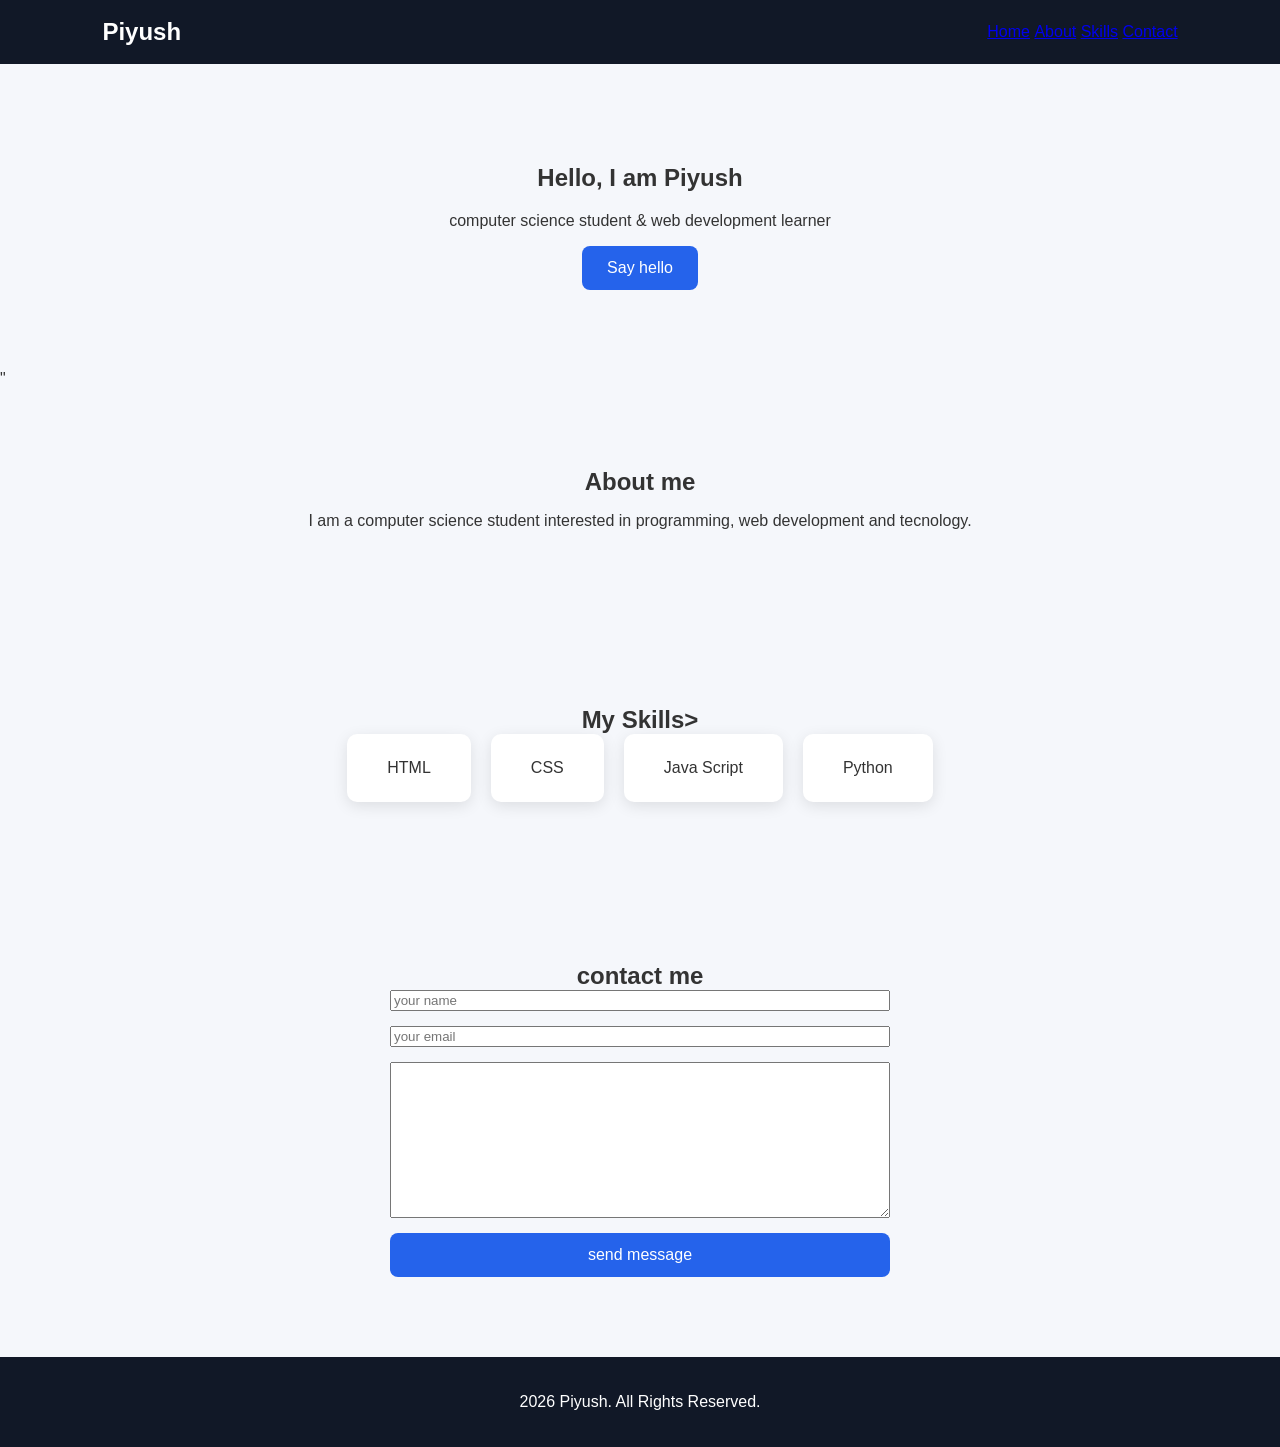
==== index.html @ d9acddde "Add files via upload" ====
<!DOCTYPE html>
<html lang="en">
<head>
    <link rel="stylesheet" href"style.css">
    <meta charset="UTF-8">
    <meta name="viewport"content="width=device-width, initial-scale=1.0">
    <title>Piyush | My Websites</title>
    <link rel="stylesheet"  href="style.css">
</head>

<body>
    <nav>
        <h2>Piyush</h2>

        <div>
            <a href="#home">Home</a>
            <a href="#about">About</a>
            <a href="#skills">Skills</a>
            <a href="#contact">Contact</a>   
        </div>
    </nav>
    <section id =home" class=hero">
        <h1>Hello, I am Piyush</h1>

        <p>
            computer science student & web development learner
        </p>
        <button oneclick="sayhello()">Say hello</button>
    </section>"

    <section id="About">
        <h2>About me</h2>
        <p> I am a computer science student interested in programming, web development and tecnology.
        </p>
    </section>

    <section id="skills">
        <h2>My Skills></h2>
        <div class="skills">
            <div>HTML</div>
            <div>CSS</div>
            <div>Java Script</div>
            <div>Python</div>
        </div>    
    </section>
    <section id="contact">
        <h2>contact me</h2>
        <from>
            <input type="text" placeholder="your name"required>
            <input type="email" placeholder="your email"required>
            <textarea placeholdre="your message"reqired></textarea>
            <button type="submit">send message</button>

        </from>
    </section>

    <footer>
        <p> 2026 Piyush. All Rights Reserved.</p>
    </footer>

    <script scr="script.js"></script>

</body>    
</html>
---- style.css ----
{
    box-sizing: border-box;
    scroll-behavior: smooth;
}

body {
    margin: 0;
    font-family: Arial, sans-serif;
    color: #333;
    background: #f5f7fb;
}

nav {
    background: #111827;
    color: white;
    padding: 18px 8%;
    display: flex;
    justify-content: space-between;
    align-items: center;
}

h2 {
    margin: 0;
}

nav a:hover {
    color: #60a5fa;
}
section {
    padding: 80px 10%;
    text-align: center;
}
.hero {
    min-height: 50px;
    display: flex;
    flex-direction: column;
    justify-content: center;
    align-items: center;
}
.hero h1 {
    font-size: 20px;
    color: #2563eb;
}

.hero p {
    font-size: 20px;
}

button {
    background: #2563eb;
    color: white;
    border: none;
    padding: 13px 25px;
    border-radius: 8px;
    cursor: pointer;
    font-size: 16px;
}

button:hover {
    opacity: 0.85;    
}

.skills {
    display: flex;
    justify-content: center;
    gap: 20px;
    flex-wrap: wrap;    
}


.skills div {
    background: white;
    padding: 25px 40px;
    border-radius: 10px;
    box-shadow: 0 4px 15px rgba(0,0,0,0.1);
}

from {
    max-width: 500px;
    margin: auto;
    display: flex;
    flex-direction: column;
    gap: 15px;    
}

textarea {
    height: 150px;
}

footer {
    background: #111827;
    color: white;
    text-align: center;
    padding: 20px;
}

@media (max-width: 600px) {
    nav {
        flex-direction: column;
        gap: 15px;
    }

    nav a {
        margin: 5px;
    }

    .hero h1 {
        font-size: 17px;
    }

    .hero p {
        font-size: 17px;
    }

    section {
        padding: 50px 20px;
    }

    .skills {
        flex-direction: column;
        align-items: center;
    }

    .skills div {
        width: 80%;
    }
}
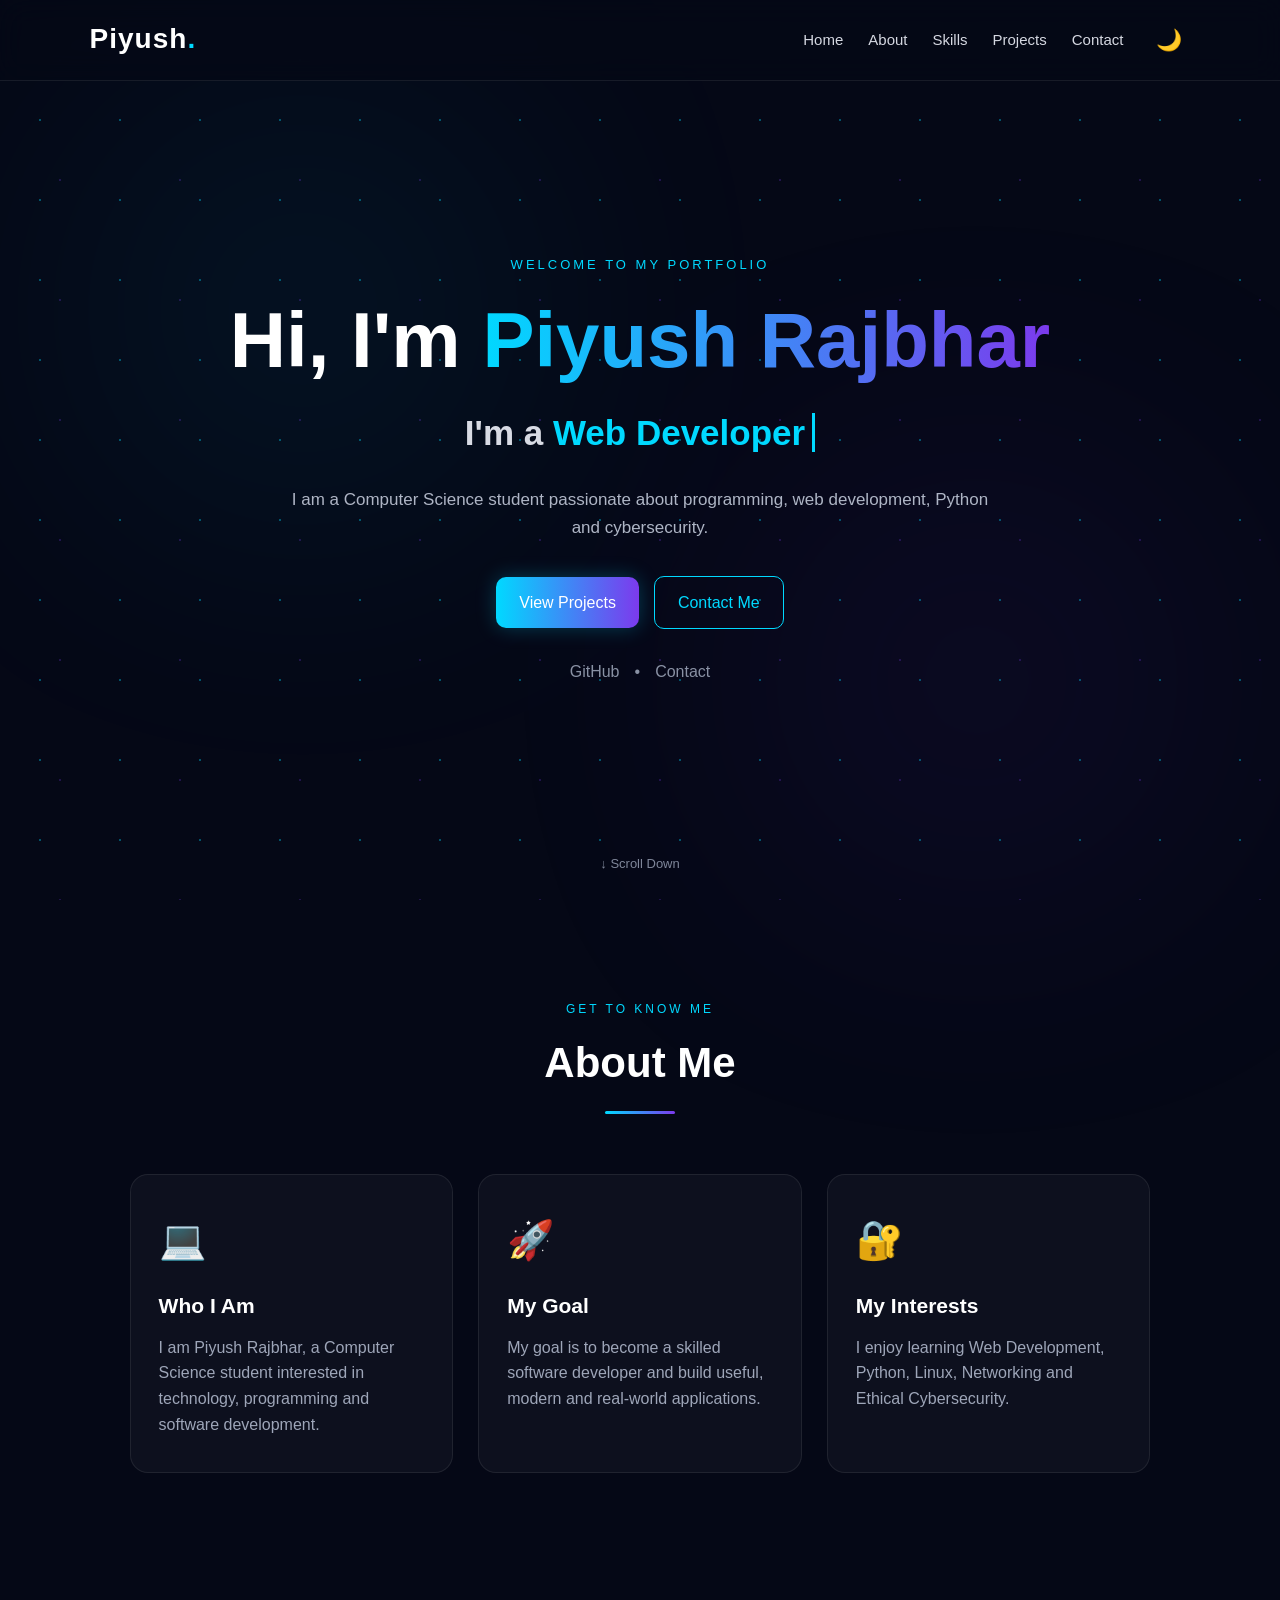
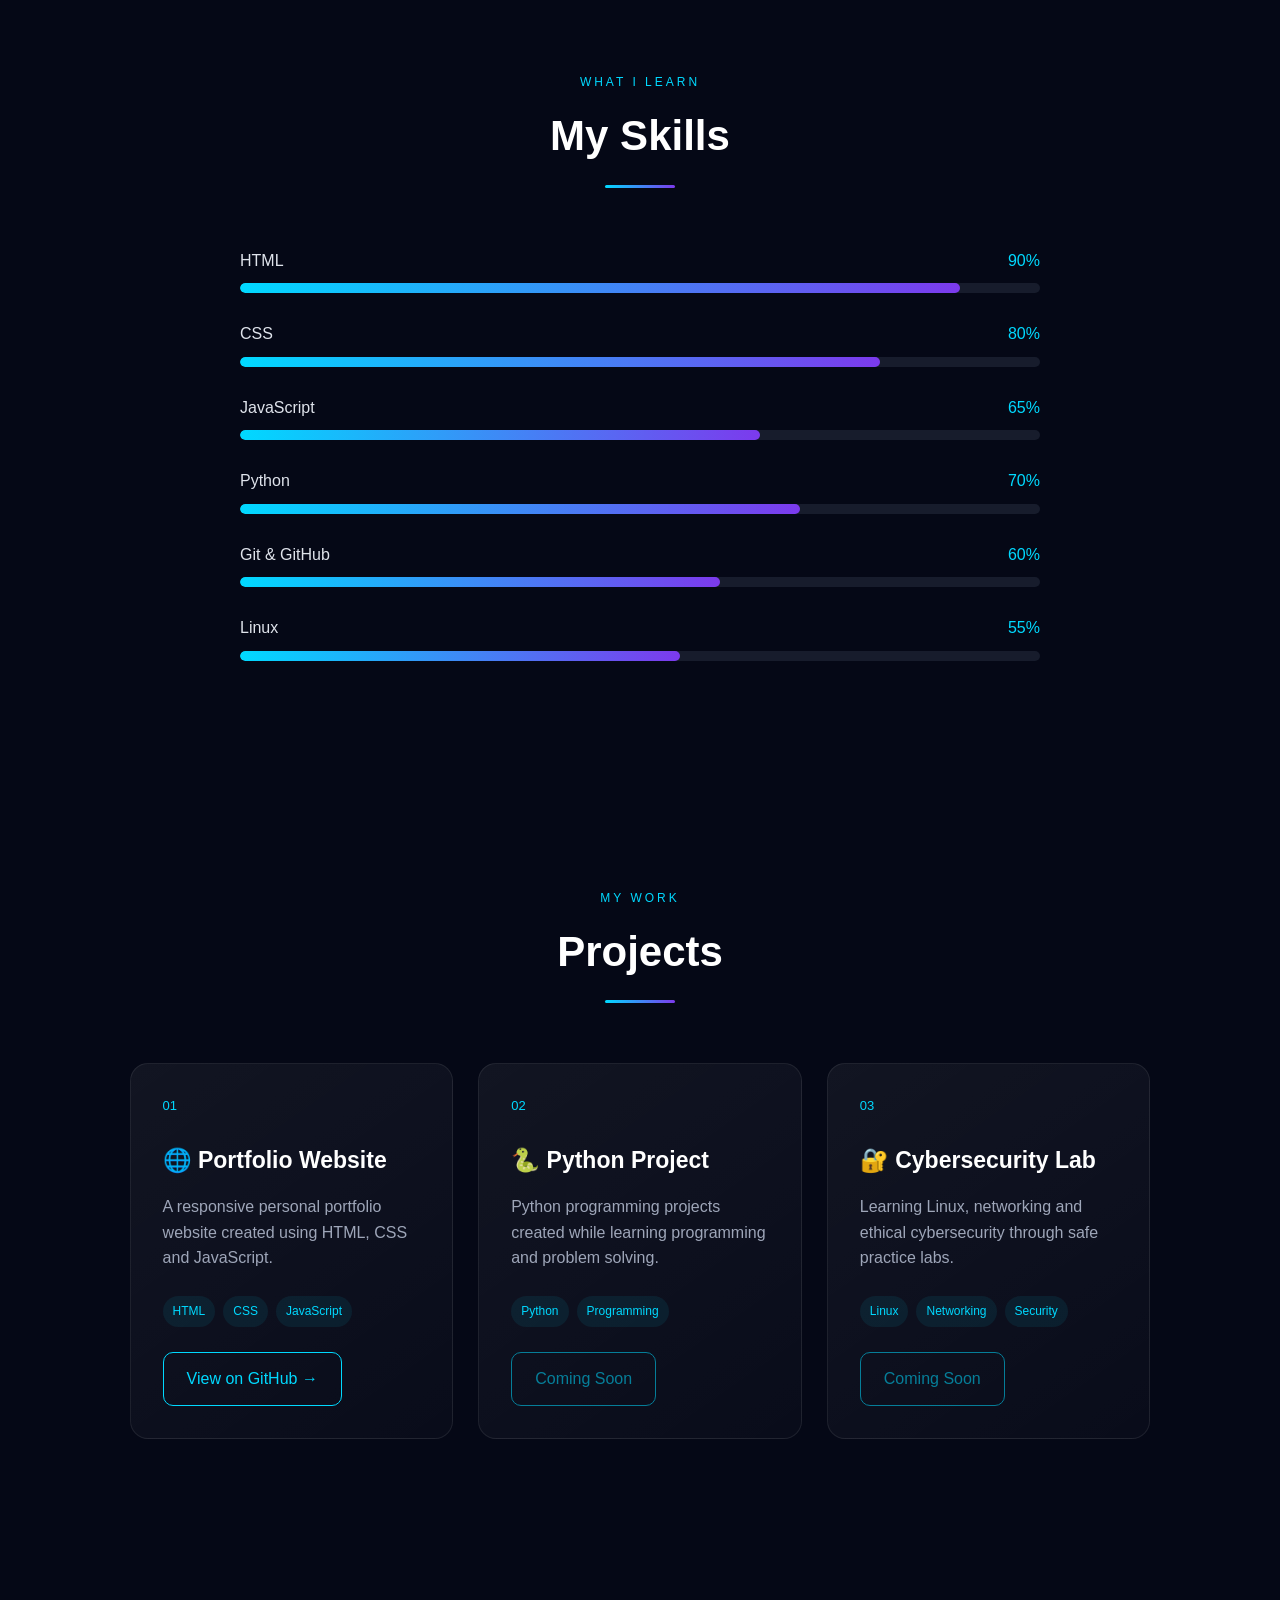
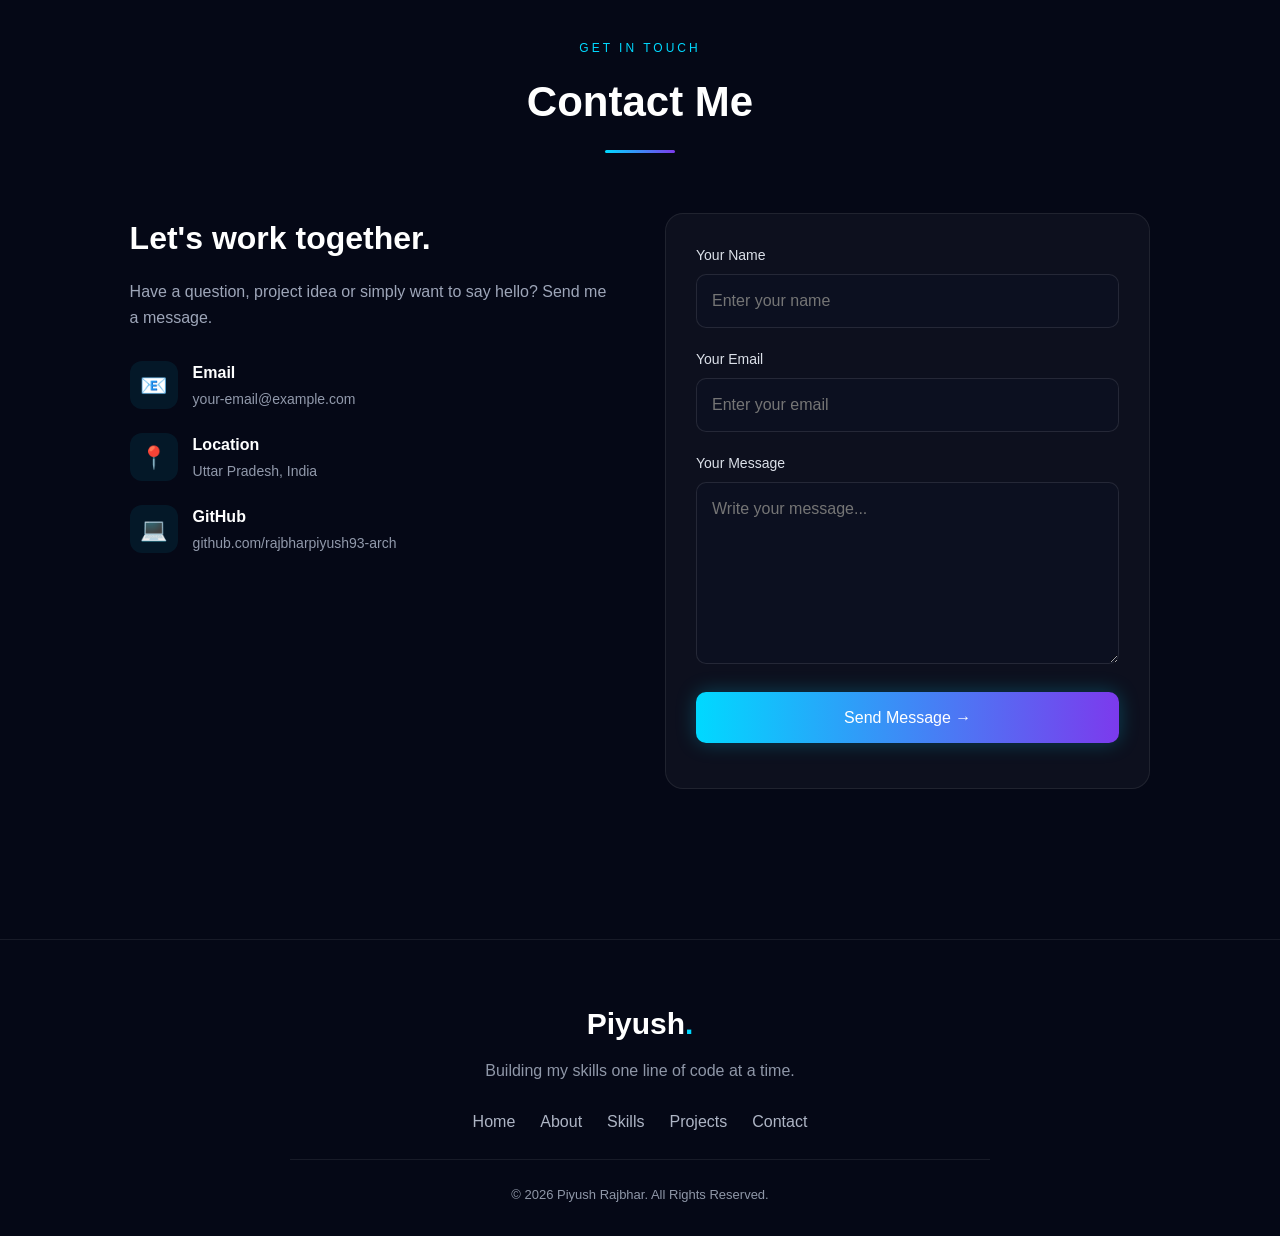
==== commit dfabbaea: "Add files via upload" ====
--- a/index.html
+++ b/index.html
@@ -1,64 +1,627 @@
 <!DOCTYPE html>
 <html lang="en">
 <head>
-    <link rel="stylesheet" href"style.css">
     <meta charset="UTF-8">
-    <meta name="viewport"content="width=device-width, initial-scale=1.0">
-    <title>Piyush | My Websites</title>
-    <link rel="stylesheet"  href="style.css">
+
+    <meta name="viewport" content="width=device-width, initial-scale=1.0">
+
+    <meta
+        name="description"
+        content="Piyush Rajbhar - Computer Science Student, Web Developer and Python Learner."
+    >
+
+    <meta
+        name="keywords"
+        content="Piyush Rajbhar, portfolio, web developer, Python, JavaScript, computer science"
+    >
+
+    <meta name="author" content="Piyush Rajbhar">
+
+    <title>Piyush Rajbhar | Portfolio</title>
+
+    <link rel="stylesheet" href="style.css">
 </head>
 
 <body>
-    <nav>
-        <h2>Piyush</h2>
-
-        <div>
+
+    <!-- Background Particles -->
+    <div class="particles"></div>
+
+    <!-- Navbar -->
+    <nav class="navbar">
+
+        <div class="logo">
+            Piyush<span>.</span>
+        </div>
+
+        <button
+            class="menu-btn"
+            id="menuBtn"
+            aria-label="Open Menu"
+        >
+            ☰
+        </button>
+
+        <div class="nav-links" id="navLinks">
+
             <a href="#home">Home</a>
             <a href="#about">About</a>
             <a href="#skills">Skills</a>
-            <a href="#contact">Contact</a>   
-        </div>
+            <a href="#projects">Projects</a>
+            <a href="#contact">Contact</a>
+
+            <button
+                class="theme-btn"
+                id="themeBtn"
+                aria-label="Change Theme"
+            >
+                🌙
+            </button>
+
+        </div>
+
     </nav>
-    <section id =home" class=hero">
-        <h1>Hello, I am Piyush</h1>
-
-        <p>
-            computer science student & web development learner
-        </p>
-        <button oneclick="sayhello()">Say hello</button>
-    </section>"
-
-    <section id="About">
-        <h2>About me</h2>
-        <p> I am a computer science student interested in programming, web development and tecnology.
-        </p>
+
+
+    <!-- ================= HOME ================= -->
+
+    <section id="home" class="hero">
+
+        <div class="hero-content">
+
+            <p class="small-title">WELCOME TO MY PORTFOLIO</p>
+
+            <h1>
+                Hi, I'm
+                <span class="gradient-text">
+                    Piyush Rajbhar
+                </span>
+            </h1>
+
+            <h2>
+                I'm a
+                <span id="typing"></span>
+            </h2>
+
+            <p class="hero-description">
+                I am a Computer Science student passionate about
+                programming, web development, Python and
+                cybersecurity.
+            </p>
+
+            <div class="hero-buttons">
+
+                <a href="#projects" class="btn-link">
+                    <button class="primary-btn">
+                        View Projects
+                    </button>
+                </a>
+
+                <a href="#contact" class="btn-link">
+                    <button class="outline-btn">
+                        Contact Me
+                    </button>
+                </a>
+
+            </div>
+
+            <div class="social-links">
+
+                <a
+                    href="https://github.com/rajbharpiyush93-arch"
+                    target="_blank"
+                    rel="noopener noreferrer"
+                >
+                    GitHub
+                </a>
+
+                <span>•</span>
+
+                <a
+                    href="#contact"
+                >
+                    Contact
+                </a>
+
+            </div>
+
+        </div>
+
+        <div class="scroll-down">
+            ↓ Scroll Down
+        </div>
+
     </section>
 
-    <section id="skills">
-        <h2>My Skills></h2>
-        <div class="skills">
-            <div>HTML</div>
-            <div>CSS</div>
-            <div>Java Script</div>
-            <div>Python</div>
-        </div>    
+
+    <!-- ================= ABOUT ================= -->
+
+    <section id="about" class="section reveal">
+
+        <div class="section-title">
+
+            <p>GET TO KNOW ME</p>
+
+            <h2>About Me</h2>
+
+            <span></span>
+
+        </div>
+
+        <div class="about-container">
+
+            <div class="about-card">
+
+                <div class="card-icon">
+                    💻
+                </div>
+
+                <h3>Who I Am</h3>
+
+                <p>
+                    I am Piyush Rajbhar, a Computer Science student
+                    interested in technology, programming and
+                    software development.
+                </p>
+
+            </div>
+
+
+            <div class="about-card">
+
+                <div class="card-icon">
+                    🚀
+                </div>
+
+                <h3>My Goal</h3>
+
+                <p>
+                    My goal is to become a skilled software developer
+                    and build useful, modern and real-world
+                    applications.
+                </p>
+
+            </div>
+
+
+            <div class="about-card">
+
+                <div class="card-icon">
+                    🔐
+                </div>
+
+                <h3>My Interests</h3>
+
+                <p>
+                    I enjoy learning Web Development, Python,
+                    Linux, Networking and Ethical Cybersecurity.
+                </p>
+
+            </div>
+
+        </div>
+
     </section>
-    <section id="contact">
-        <h2>contact me</h2>
-        <from>
-            <input type="text" placeholder="your name"required>
-            <input type="email" placeholder="your email"required>
-            <textarea placeholdre="your message"reqired></textarea>
-            <button type="submit">send message</button>
-
-        </from>
+
+
+    <!-- ================= SKILLS ================= -->
+
+    <section id="skills" class="section reveal">
+
+        <div class="section-title">
+
+            <p>WHAT I LEARN</p>
+
+            <h2>My Skills</h2>
+
+            <span></span>
+
+        </div>
+
+        <div class="skills-container">
+
+
+            <div class="skill-item">
+
+                <div class="skill-header">
+                    <span>HTML</span>
+                    <span>90%</span>
+                </div>
+
+                <div class="progress">
+                    <div
+                        class="progress-bar html"
+                    ></div>
+                </div>
+
+            </div>
+
+
+            <div class="skill-item">
+
+                <div class="skill-header">
+                    <span>CSS</span>
+                    <span>80%</span>
+                </div>
+
+                <div class="progress">
+                    <div
+                        class="progress-bar css"
+                    ></div>
+                </div>
+
+            </div>
+
+
+            <div class="skill-item">
+
+                <div class="skill-header">
+                    <span>JavaScript</span>
+                    <span>65%</span>
+                </div>
+
+                <div class="progress">
+                    <div
+                        class="progress-bar javascript"
+                    ></div>
+                </div>
+
+            </div>
+
+
+            <div class="skill-item">
+
+                <div class="skill-header">
+                    <span>Python</span>
+                    <span>70%</span>
+                </div>
+
+                <div class="progress">
+                    <div
+                        class="progress-bar python"
+                    ></div>
+                </div>
+
+            </div>
+
+
+            <div class="skill-item">
+
+                <div class="skill-header">
+                    <span>Git & GitHub</span>
+                    <span>60%</span>
+                </div>
+
+                <div class="progress">
+                    <div
+                        class="progress-bar git"
+                    ></div>
+                </div>
+
+            </div>
+
+
+            <div class="skill-item">
+
+                <div class="skill-header">
+                    <span>Linux</span>
+                    <span>55%</span>
+                </div>
+
+                <div class="progress">
+                    <div
+                        class="progress-bar linux"
+                    ></div>
+                </div>
+
+            </div>
+
+        </div>
+
     </section>
 
+
+    <!-- ================= PROJECTS ================= -->
+
+    <section id="projects" class="section reveal">
+
+        <div class="section-title">
+
+            <p>MY WORK</p>
+
+            <h2>Projects</h2>
+
+            <span></span>
+
+        </div>
+
+        <div class="projects-container">
+
+
+            <div class="project-card">
+
+                <div class="project-number">
+                    01
+                </div>
+
+                <h3>
+                    🌐 Portfolio Website
+                </h3>
+
+                <p>
+                    A responsive personal portfolio website
+                    created using HTML, CSS and JavaScript.
+                </p>
+
+                <div class="tags">
+                    <span>HTML</span>
+                    <span>CSS</span>
+                    <span>JavaScript</span>
+                </div>
+
+                <a
+                    href="https://github.com/rajbharpiyush93-arch/my-website"
+                    target="_blank"
+                    rel="noopener noreferrer"
+                >
+                    <button class="project-btn">
+                        View on GitHub →
+                    </button>
+                </a>
+
+            </div>
+
+
+            <div class="project-card">
+
+                <div class="project-number">
+                    02
+                </div>
+
+                <h3>
+                    🐍 Python Project
+                </h3>
+
+                <p>
+                    Python programming projects created while
+                    learning programming and problem solving.
+                </p>
+
+                <div class="tags">
+                    <span>Python</span>
+                    <span>Programming</span>
+                </div>
+
+                <button class="project-btn disabled-btn">
+                    Coming Soon
+                </button>
+
+            </div>
+
+
+            <div class="project-card">
+
+                <div class="project-number">
+                    03
+                </div>
+
+                <h3>
+                    🔐 Cybersecurity Lab
+                </h3>
+
+                <p>
+                    Learning Linux, networking and ethical
+                    cybersecurity through safe practice labs.
+                </p>
+
+                <div class="tags">
+                    <span>Linux</span>
+                    <span>Networking</span>
+                    <span>Security</span>
+                </div>
+
+                <button class="project-btn disabled-btn">
+                    Coming Soon
+                </button>
+
+            </div>
+
+
+        </div>
+
+    </section>
+
+
+    <!-- ================= CONTACT ================= -->
+
+    <section id="contact" class="section reveal">
+
+        <div class="section-title">
+
+            <p>GET IN TOUCH</p>
+
+            <h2>Contact Me</h2>
+
+            <span></span>
+
+        </div>
+
+        <div class="contact-container">
+
+
+            <div class="contact-info">
+
+                <h3>
+                    Let's work together.
+                </h3>
+
+                <p>
+                    Have a question, project idea or simply
+                    want to say hello? Send me a message.
+                </p>
+
+
+                <div class="contact-item">
+
+                    <div class="contact-icon">
+                        📧
+                    </div>
+
+                    <div>
+                        <h4>Email</h4>
+                        <p>your-email@example.com</p>
+                    </div>
+
+                </div>
+
+
+                <div class="contact-item">
+
+                    <div class="contact-icon">
+                        📍
+                    </div>
+
+                    <div>
+                        <h4>Location</h4>
+                        <p>Uttar Pradesh, India</p>
+                    </div>
+
+                </div>
+
+
+                <div class="contact-item">
+
+                    <div class="contact-icon">
+                        💻
+                    </div>
+
+                    <div>
+                        <h4>GitHub</h4>
+                        <p>github.com/rajbharpiyush93-arch</p>
+                    </div>
+
+                </div>
+
+            </div>
+
+
+            <div class="contact-form-container">
+
+                <form id="contactForm">
+
+                    <div class="input-group">
+
+                        <label for="name">
+                            Your Name
+                        </label>
+
+                        <input
+                            type="text"
+                            id="name"
+                            placeholder="Enter your name"
+                            required
+                        >
+
+                    </div>
+
+
+                    <div class="input-group">
+
+                        <label for="email">
+                            Your Email
+                        </label>
+
+                        <input
+                            type="email"
+                            id="email"
+                            placeholder="Enter your email"
+                            required
+                        >
+
+                    </div>
+
+
+                    <div class="input-group">
+
+                        <label for="message">
+                            Your Message
+                        </label>
+
+                        <textarea
+                            id="message"
+                            rows="6"
+                            placeholder="Write your message..."
+                            required
+                        ></textarea>
+
+                    </div>
+
+
+                    <button
+                        type="submit"
+                        class="primary-btn full-btn"
+                    >
+                        Send Message →
+                    </button>
+
+                    <p id="formMessage"></p>
+
+                </form>
+
+            </div>
+
+        </div>
+
+    </section>
+
+
+    <!-- ================= FOOTER ================= -->
+
     <footer>
-        <p> 2026 Piyush. All Rights Reserved.</p>
+
+        <div class="footer-content">
+
+            <h2>
+                Piyush<span>.</span>
+            </h2>
+
+            <p>
+                Building my skills one line of code at a time.
+            </p>
+
+            <div class="footer-links">
+
+                <a href="#home">Home</a>
+                <a href="#about">About</a>
+                <a href="#skills">Skills</a>
+                <a href="#projects">Projects</a>
+                <a href="#contact">Contact</a>
+
+            </div>
+
+            <div class="footer-line"></div>
+
+            <p class="copyright">
+                © <span id="year"></span>
+                Piyush Rajbhar. All Rights Reserved.
+            </p>
+
+        </div>
+
     </footer>
 
-    <script scr="script.js"></script>
-
-</body>    
-</html>
+
+    <!-- Scroll To Top -->
+
+    <button
+        id="topBtn"
+        aria-label="Go to top"
+    >
+        ↑
+    </button>
+
+
+    <script src="script.js"></script>
+
+</body>
+</html>
--- a/style.css
+++ b/style.css
@@ -1,127 +1,1576 @@
-{
+/* ===============================
+   RESET
+================================ */
+
+* {
+    margin: 0;
+    padding: 0;
     box-sizing: border-box;
+}
+
+
+html {
     scroll-behavior: smooth;
 }
 
+
 body {
+    font-family: Arial, Helvetica, sans-serif;
+    background: #050816;
+    color: #ffffff;
+    line-height: 1.6;
+    overflow-x: hidden;
+    transition: background 0.4s ease, color 0.4s ease;
+}
+
+
+a {
+    text-decoration: none;
+    color: inherit;
+}
+
+
+button,
+input,
+textarea {
+    font: inherit;
+}
+
+
+button {
+    cursor: pointer;
+}
+
+
+/* ===============================
+   PARTICLES
+================================ */
+
+.particles {
+    position: fixed;
+    inset: 0;
+    z-index: -2;
+    pointer-events: none;
+
+    background-image:
+        radial-gradient(
+            circle,
+            rgba(0, 217, 255, 0.65) 1px,
+            transparent 1px
+        ),
+        radial-gradient(
+            circle,
+            rgba(124, 58, 237, 0.45) 1px,
+            transparent 1px
+        );
+
+    background-size:
+        80px 80px,
+        120px 120px;
+
+    animation: particlesMove 18s linear infinite;
+
+    opacity: 0.55;
+}
+
+
+@keyframes particlesMove {
+
+    from {
+        background-position:
+            0 0,
+            0 0;
+    }
+
+    to {
+        background-position:
+            80px 160px,
+            -120px 240px;
+    }
+
+}
+
+
+/* ===============================
+   NAVBAR
+================================ */
+
+.navbar {
+
+    position: fixed;
+    top: 0;
+    left: 0;
+
+    width: 100%;
+
+    min-height: 70px;
+
+    display: flex;
+    align-items: center;
+    justify-content: space-between;
+
+    padding: 15px 7%;
+
+    background: rgba(5, 8, 22, 0.75);
+
+    backdrop-filter: blur(15px);
+
+    border-bottom: 1px solid rgba(255,255,255,0.08);
+
+    z-index: 1000;
+}
+
+
+.logo {
+
+    font-size: 28px;
+    font-weight: bold;
+    letter-spacing: 1px;
+
+}
+
+
+.logo span,
+.footer-content h2 span {
+
+    color: #00d9ff;
+
+}
+
+
+.nav-links {
+
+    display: flex;
+    align-items: center;
+    gap: 25px;
+
+}
+
+
+.nav-links a {
+
+    position: relative;
+
+    color: #d5d8e1;
+
+    font-size: 15px;
+
+    transition: color 0.3s ease;
+
+}
+
+
+.nav-links a:hover {
+
+    color: #00d9ff;
+
+}
+
+
+.nav-links a::after {
+
+    content: "";
+
+    position: absolute;
+
+    left: 0;
+    bottom: -7px;
+
+    width: 0;
+    height: 2px;
+
+    background: #00d9ff;
+
+    transition: width 0.3s ease;
+
+}
+
+
+.nav-links a:hover::after {
+
+    width: 100%;
+
+}
+
+
+.theme-btn,
+.menu-btn {
+
+    border: none;
+
+    background: transparent;
+
+    color: white;
+
+    padding: 8px;
+
     margin: 0;
-    font-family: Arial, sans-serif;
-    color: #333;
+
+    font-size: 21px;
+
+}
+
+
+.theme-btn:hover,
+.menu-btn:hover {
+
+    transform: scale(1.1);
+
+}
+
+
+.menu-btn {
+
+    display: none;
+
+}
+
+
+/* ===============================
+   HERO
+================================ */
+
+.hero {
+
+    min-height: 100vh;
+
+    display: flex;
+    align-items: center;
+    justify-content: center;
+
+    text-align: center;
+
+    padding: 120px 7% 80px;
+
+    position: relative;
+
+}
+
+
+.hero::before {
+
+    content: "";
+
+    position: absolute;
+
+    width: 350px;
+    height: 350px;
+
+    border-radius: 50%;
+
+    background: #00d9ff;
+
+    filter: blur(150px);
+
+    opacity: 0.12;
+
+    top: 15%;
+    left: 10%;
+
+}
+
+
+.hero::after {
+
+    content: "";
+
+    position: absolute;
+
+    width: 350px;
+    height: 350px;
+
+    border-radius: 50%;
+
+    background: #7c3aed;
+
+    filter: blur(150px);
+
+    opacity: 0.14;
+
+    bottom: 5%;
+    right: 10%;
+
+}
+
+
+.hero-content {
+
+    max-width: 900px;
+
+    position: relative;
+    z-index: 1;
+
+}
+
+
+.small-title {
+
+    color: #00d9ff;
+
+    letter-spacing: 3px;
+
+    font-size: 13px;
+
+    margin-bottom: 20px;
+
+}
+
+
+.hero h1 {
+
+    font-size: clamp(42px, 7vw, 78px);
+
+    line-height: 1.15;
+
+    margin-bottom: 20px;
+
+}
+
+
+.gradient-text {
+
+    background: linear-gradient(
+        90deg,
+        #00d9ff,
+        #7c3aed,
+        #00d9ff
+    );
+
+    background-size: 200% auto;
+
+    -webkit-background-clip: text;
+    background-clip: text;
+
+    color: transparent;
+
+    animation: gradientMove 4s linear infinite;
+
+}
+
+
+@keyframes gradientMove {
+
+    from {
+        background-position: 0% center;
+    }
+
+    to {
+        background-position: 200% center;
+    }
+
+}
+
+
+.hero h2 {
+
+    font-size: clamp(22px, 4vw, 35px);
+
+    color: #d8dbe4;
+
+    margin-bottom: 25px;
+
+}
+
+
+#typing {
+
+    color: #00d9ff;
+
+    border-right: 3px solid #00d9ff;
+
+    padding-right: 7px;
+
+}
+
+
+.hero-description {
+
+    max-width: 700px;
+
+    margin: auto;
+
+    color: #aeb5c5;
+
+    font-size: 17px;
+
+}
+
+
+.hero-buttons {
+
+    display: flex;
+
+    justify-content: center;
+
+    align-items: center;
+
+    gap: 15px;
+
+    flex-wrap: wrap;
+
+    margin-top: 35px;
+
+}
+
+
+.btn-link {
+
+    display: inline-block;
+
+}
+
+
+button {
+
+    border: none;
+
+    border-radius: 10px;
+
+    padding: 13px 23px;
+
+    color: white;
+
+}
+
+
+.primary-btn {
+
+    background: linear-gradient(
+        90deg,
+        #00d9ff,
+        #7c3aed
+    );
+
+    box-shadow:
+        0 0 20px rgba(0,217,255,0.25);
+
+    transition:
+        transform 0.3s ease,
+        box-shadow 0.3s ease;
+
+}
+
+
+.primary-btn:hover {
+
+    transform: translateY(-4px);
+
+    box-shadow:
+        0 0 35px rgba(0,217,255,0.45);
+
+}
+
+
+.outline-btn {
+
+    background: transparent;
+
+    border: 1px solid #00d9ff;
+
+    color: #00d9ff;
+
+    transition: all 0.3s ease;
+
+}
+
+
+.outline-btn:hover {
+
+    background: #00d9ff;
+
+    color: #050816;
+
+    transform: translateY(-4px);
+
+}
+
+
+.social-links {
+
+    margin-top: 30px;
+
+    display: flex;
+
+    justify-content: center;
+
+    align-items: center;
+
+    gap: 15px;
+
+    color: #8991a4;
+
+}
+
+
+.social-links a:hover {
+
+    color: #00d9ff;
+
+}
+
+
+.scroll-down {
+
+    position: absolute;
+
+    bottom: 25px;
+
+    color: #7f8799;
+
+    font-size: 13px;
+
+    animation: scrollFloat 1.5s infinite alternate;
+
+}
+
+
+@keyframes scrollFloat {
+
+    from {
+        transform: translateY(0);
+    }
+
+    to {
+        transform: translateY(8px);
+    }
+
+}
+
+
+/* ===============================
+   SECTIONS
+================================ */
+
+.section {
+
+    max-width: 1200px;
+
+    margin: auto;
+
+    padding: 100px 7%;
+
+}
+
+
+.section-title {
+
+    text-align: center;
+
+    margin-bottom: 60px;
+
+}
+
+
+.section-title p {
+
+    color: #00d9ff;
+
+    font-size: 12px;
+
+    letter-spacing: 3px;
+
+    margin-bottom: 10px;
+
+}
+
+
+.section-title h2 {
+
+    font-size: 42px;
+
+}
+
+
+.section-title span {
+
+    display: block;
+
+    width: 70px;
+    height: 3px;
+
+    margin: 15px auto;
+
+    border-radius: 10px;
+
+    background:
+        linear-gradient(
+            90deg,
+            #00d9ff,
+            #7c3aed
+        );
+
+}
+
+
+/* ===============================
+   REVEAL
+================================ */
+
+.reveal {
+
+    opacity: 0;
+
+    transform: translateY(60px);
+
+    transition:
+        opacity 0.9s ease,
+        transform 0.9s ease;
+
+}
+
+
+.reveal.active {
+
+    opacity: 1;
+
+    transform: translateY(0);
+
+}
+
+
+/* ===============================
+   ABOUT
+================================ */
+
+.about-container {
+
+    display: grid;
+
+    grid-template-columns:
+        repeat(3, 1fr);
+
+    gap: 25px;
+
+}
+
+
+.about-card {
+
+    background:
+        rgba(255,255,255,0.035);
+
+    border:
+        1px solid rgba(255,255,255,0.08);
+
+    border-radius: 18px;
+
+    padding: 35px 28px;
+
+    transition:
+        transform 0.3s ease,
+        border-color 0.3s ease,
+        box-shadow 0.3s ease;
+
+}
+
+
+.about-card:hover {
+
+    transform: translateY(-10px);
+
+    border-color:
+        rgba(0,217,255,0.55);
+
+    box-shadow:
+        0 15px 45px rgba(0,0,0,0.25);
+
+}
+
+
+.card-icon {
+
+    font-size: 38px;
+
+    margin-bottom: 18px;
+
+}
+
+
+.about-card h3 {
+
+    margin-bottom: 12px;
+
+    font-size: 21px;
+
+}
+
+
+.about-card p {
+
+    color: #9ea6b9;
+
+}
+
+
+/* ===============================
+   SKILLS
+================================ */
+
+.skills-container {
+
+    max-width: 800px;
+
+    margin: auto;
+
+}
+
+
+.skill-item {
+
+    margin-bottom: 28px;
+
+}
+
+
+.skill-header {
+
+    display: flex;
+
+    justify-content: space-between;
+
+    margin-bottom: 10px;
+
+    color: #dfe3eb;
+
+}
+
+
+.skill-header span:last-child {
+
+    color: #00d9ff;
+
+}
+
+
+.progress {
+
+    width: 100%;
+
+    height: 10px;
+
+    background: #171c2c;
+
+    border-radius: 20px;
+
+    overflow: hidden;
+
+}
+
+
+.progress-bar {
+
+    height: 100%;
+
+    border-radius: 20px;
+
+    background:
+        linear-gradient(
+            90deg,
+            #00d9ff,
+            #7c3aed
+        );
+
+    width: 0;
+
+    animation:
+        skillLoad 2s ease forwards;
+
+}
+
+
+.html {
+    --skill-width: 90%;
+}
+
+
+.css {
+    --skill-width: 80%;
+}
+
+
+.javascript {
+    --skill-width: 65%;
+}
+
+
+.python {
+    --skill-width: 70%;
+}
+
+
+.git {
+    --skill-width: 60%;
+}
+
+
+.linux {
+    --skill-width: 55%;
+}
+
+
+.html,
+.css,
+.javascript,
+.python,
+.git,
+.linux {
+
+    width: var(--skill-width);
+
+}
+
+
+@keyframes skillLoad {
+
+    from {
+        width: 0;
+    }
+
+}
+
+
+/* ===============================
+   PROJECTS
+================================ */
+
+.projects-container {
+
+    display: grid;
+
+    grid-template-columns:
+        repeat(3, 1fr);
+
+    gap: 25px;
+
+}
+
+
+.project-card {
+
+    position: relative;
+
+    padding: 32px;
+
+    min-height: 350px;
+
+    display: flex;
+
+    flex-direction: column;
+
+    justify-content: flex-start;
+
+    background:
+        linear-gradient(
+            145deg,
+            rgba(255,255,255,0.055),
+            rgba(255,255,255,0.02)
+        );
+
+    border:
+        1px solid rgba(255,255,255,0.08);
+
+    border-radius: 18px;
+
+    transition:
+        transform 0.35s ease,
+        border-color 0.35s ease;
+
+}
+
+
+.project-card:hover {
+
+    transform: translateY(-10px);
+
+    border-color:
+        rgba(0,217,255,0.5);
+
+}
+
+
+.project-number {
+
+    color: #00d9ff;
+
+    font-size: 13px;
+
+    margin-bottom: 25px;
+
+}
+
+
+.project-card h3 {
+
+    font-size: 23px;
+
+    margin-bottom: 15px;
+
+}
+
+
+.project-card p {
+
+    color: #9ea6b9;
+
+    margin-bottom: 25px;
+
+}
+
+
+.tags {
+
+    display: flex;
+
+    gap: 8px;
+
+    flex-wrap: wrap;
+
+    margin-bottom: 25px;
+
+}
+
+
+.tags span {
+
+    font-size: 12px;
+
+    padding: 6px 10px;
+
+    border-radius: 20px;
+
+    background: rgba(0,217,255,0.08);
+
+    color: #00d9ff;
+
+}
+
+
+.project-btn {
+
+    margin-top: auto;
+
+    align-self: flex-start;
+
+    background: transparent;
+
+    border: 1px solid #00d9ff;
+
+    color: #00d9ff;
+
+    transition: all 0.3s ease;
+
+}
+
+
+.project-btn:hover {
+
+    background: #00d9ff;
+
+    color: #050816;
+
+}
+
+
+.disabled-btn {
+
+    opacity: 0.55;
+
+    cursor: default;
+
+}
+
+
+.disabled-btn:hover {
+
+    background: transparent;
+
+    color: #00d9ff;
+
+}
+
+
+/* ===============================
+   CONTACT
+================================ */
+
+.contact-container {
+
+    display: grid;
+
+    grid-template-columns: 1fr 1fr;
+
+    gap: 50px;
+
+    align-items: start;
+
+}
+
+
+.contact-info h3 {
+
+    font-size: 32px;
+
+    margin-bottom: 15px;
+
+}
+
+
+.contact-info > p {
+
+    color: #9ea6b9;
+
+    margin-bottom: 30px;
+
+}
+
+
+.contact-item {
+
+    display: flex;
+
+    align-items: center;
+
+    gap: 15px;
+
+    margin-bottom: 22px;
+
+}
+
+
+.contact-icon {
+
+    width: 48px;
+    height: 48px;
+
+    display: flex;
+
+    align-items: center;
+    justify-content: center;
+
+    border-radius: 12px;
+
+    background:
+        rgba(0,217,255,0.08);
+
+    font-size: 22px;
+
+}
+
+
+.contact-item h4 {
+
+    margin-bottom: 2px;
+
+}
+
+
+.contact-item p {
+
+    color: #9199ab;
+
+    font-size: 14px;
+
+}
+
+
+.contact-form-container {
+
+    padding: 30px;
+
+    background:
+        rgba(255,255,255,0.035);
+
+    border:
+        1px solid rgba(255,255,255,0.08);
+
+    border-radius: 18px;
+
+}
+
+
+.input-group {
+
+    margin-bottom: 20px;
+
+}
+
+
+.input-group label {
+
+    display: block;
+
+    margin-bottom: 8px;
+
+    color: #dce1ea;
+
+    font-size: 14px;
+
+}
+
+
+input,
+textarea {
+
+    width: 100%;
+
+    border: 1px solid
+        rgba(255,255,255,0.1);
+
+    border-radius: 10px;
+
+    padding: 13px 15px;
+
+    background: #0c1020;
+
+    color: white;
+
+    outline: none;
+
+    transition: border-color 0.3s ease;
+
+}
+
+
+textarea {
+
+    resize: vertical;
+
+}
+
+
+input:focus,
+textarea:focus {
+
+    border-color: #00d9ff;
+
+}
+
+
+.full-btn {
+
+    width: 100%;
+
+}
+
+
+#formMessage {
+
+    margin-top: 15px;
+
+    text-align: center;
+
+    font-size: 14px;
+
+}
+
+
+/* ===============================
+   FOOTER
+================================ */
+
+footer {
+
+    margin-top: 50px;
+
+    padding: 60px 7% 30px;
+
+    border-top:
+        1px solid rgba(255,255,255,0.08);
+
+    text-align: center;
+
+}
+
+
+.footer-content h2 {
+
+    font-size: 30px;
+
+    margin-bottom: 10px;
+
+}
+
+
+.footer-content > p {
+
+    color: #8f97a8;
+
+}
+
+
+.footer-links {
+
+    display: flex;
+
+    justify-content: center;
+
+    gap: 25px;
+
+    margin: 25px 0;
+
+    flex-wrap: wrap;
+
+}
+
+
+.footer-links a {
+
+    color: #aeb5c5;
+
+}
+
+
+.footer-links a:hover {
+
+    color: #00d9ff;
+
+}
+
+
+.footer-line {
+
+    max-width: 700px;
+
+    height: 1px;
+
+    background:
+        rgba(255,255,255,0.08);
+
+    margin: 25px auto;
+
+}
+
+
+.copyright {
+
+    font-size: 13px;
+
+}
+
+
+/* ===============================
+   TOP BUTTON
+================================ */
+
+#topBtn {
+
+    position: fixed;
+
+    right: 25px;
+
+    bottom: 25px;
+
+    width: 50px;
+    height: 50px;
+
+    display: none;
+
+    align-items: center;
+    justify-content: center;
+
+    border-radius: 50%;
+
+    background:
+        linear-gradient(
+            135deg,
+            #00d9ff,
+            #7c3aed
+        );
+
+    color: white;
+
+    font-size: 23px;
+
+    z-index: 999;
+
+    box-shadow:
+        0 0 20px
+        rgba(0,217,255,0.3);
+
+}
+
+
+#topBtn.show {
+
+    display: flex;
+
+}
+
+
+/* ===============================
+   LIGHT MODE
+================================ */
+
+body.light-mode {
+
     background: #f5f7fb;
-}
-
-nav {
-    background: #111827;
-    color: white;
-    padding: 18px 8%;
-    display: flex;
-    justify-content: space-between;
-    align-items: center;
-}
-
-h2 {
-    margin: 0;
-}
-
-nav a:hover {
-    color: #60a5fa;
-}
-section {
-    padding: 80px 10%;
-    text-align: center;
-}
-.hero {
-    min-height: 50px;
-    display: flex;
-    flex-direction: column;
-    justify-content: center;
-    align-items: center;
-}
-.hero h1 {
-    font-size: 20px;
-    color: #2563eb;
-}
-
-.hero p {
-    font-size: 20px;
-}
-
-button {
-    background: #2563eb;
-    color: white;
-    border: none;
-    padding: 13px 25px;
-    border-radius: 8px;
-    cursor: pointer;
-    font-size: 16px;
-}
-
-button:hover {
-    opacity: 0.85;    
-}
-
-.skills {
-    display: flex;
-    justify-content: center;
-    gap: 20px;
-    flex-wrap: wrap;    
-}
-
-
-.skills div {
+
+    color: #20242d;
+
+}
+
+
+body.light-mode .navbar {
+
+    background:
+        rgba(255,255,255,0.88);
+
+    border-bottom-color:
+        rgba(0,0,0,0.08);
+
+}
+
+
+body.light-mode .nav-links a {
+
+    color: #303542;
+
+}
+
+
+body.light-mode .theme-btn,
+body.light-mode .menu-btn {
+
+    color: #222;
+
+}
+
+
+body.light-mode .hero h2 {
+
+    color: #4e5563;
+
+}
+
+
+body.light-mode .hero-description,
+body.light-mode .about-card p,
+body.light-mode .project-card p,
+body.light-mode .contact-info > p {
+
+    color: #606878;
+
+}
+
+
+body.light-mode .about-card,
+body.light-mode .project-card,
+body.light-mode .contact-form-container {
+
     background: white;
-    padding: 25px 40px;
-    border-radius: 10px;
-    box-shadow: 0 4px 15px rgba(0,0,0,0.1);
-}
-
-from {
-    max-width: 500px;
-    margin: auto;
-    display: flex;
-    flex-direction: column;
-    gap: 15px;    
-}
-
-textarea {
-    height: 150px;
-}
-
-footer {
-    background: #111827;
-    color: white;
-    text-align: center;
-    padding: 20px;
-}
-
-@media (max-width: 600px) {
-    nav {
+
+    border-color:
+        rgba(0,0,0,0.08);
+
+    box-shadow:
+        0 10px 30px rgba(0,0,0,0.05);
+
+}
+
+
+body.light-mode .about-card h3,
+body.light-mode .project-card h3,
+body.light-mode .contact-info h3 {
+
+    color: #20242d;
+
+}
+
+
+body.light-mode .progress {
+
+    background: #e6e9ef;
+
+}
+
+
+body.light-mode input,
+body.light-mode textarea {
+
+    background: #ffffff;
+
+    color: #20242d;
+
+    border-color:
+        rgba(0,0,0,0.12);
+
+}
+
+
+body.light-mode .skill-header {
+
+    color: #303542;
+
+}
+
+
+body.light-mode footer {
+
+    border-top-color:
+        rgba(0,0,0,0.08);
+
+}
+
+
+/* ===============================
+   MOBILE
+================================ */
+
+@media (max-width: 900px) {
+
+    .about-container,
+    .projects-container {
+
+        grid-template-columns:
+            repeat(2, 1fr);
+
+    }
+
+    .contact-container {
+
+        grid-template-columns: 1fr;
+
+    }
+
+}
+
+
+@media (max-width: 650px) {
+
+    .navbar {
+
+        padding:
+            15px 5%;
+
+        flex-wrap: wrap;
+
+    }
+
+
+    .menu-btn {
+
+        display: block;
+
+    }
+
+
+    .nav-links {
+
+        display: none;
+
+        width: 100%;
+
         flex-direction: column;
+
         gap: 15px;
-    }
-
-    nav a {
-        margin: 5px;
-    }
+
+        padding-top: 20px;
+
+    }
+
+
+    .nav-links.active {
+
+        display: flex;
+
+    }
+
+
+    .nav-links a {
+
+        display: block;
+
+    }
+
+
+    .theme-btn {
+
+        margin: 5px 0;
+
+    }
+
+
+    .hero {
+
+        padding-top: 130px;
+
+    }
+
 
     .hero h1 {
-        font-size: 17px;
-    }
-
-    .hero p {
-        font-size: 17px;
-    }
-
-    section {
-        padding: 50px 20px;
-    }
-
-    .skills {
+
+        font-size: 45px;
+
+    }
+
+
+    .hero-buttons {
+
         flex-direction: column;
-        align-items: center;
-    }
-
-    .skills div {
-        width: 80%;
-    }
+
+    }
+
+
+    .hero-buttons .btn-link,
+    .hero-buttons button {
+
+        width: 100%;
+
+        max-width: 280px;
+
+    }
+
+
+    .about-container,
+    .projects-container {
+
+        grid-template-columns: 1fr;
+
+    }
+
+
+    .section {
+
+        padding:
+            80px 5%;
+
+    }
+
+
+    .section-title h2 {
+
+        font-size: 34px;
+
+    }
+
+
+    .contact-form-container {
+
+        padding: 22px;
+
+    }
+
+}
+
+
+/* ===============================
+   REDUCED MOTION
+================================ */
+
+@media (prefers-reduced-motion: reduce) {
+
+    *,
+    *::before,
+    *::after {
+
+        animation-duration: 0.01ms !important;
+
+        animation-iteration-count: 1 !important;
+
+        scroll-behavior: auto !important;
+
+        transition-duration: 0.01ms !important;
+
+    }
+
 }
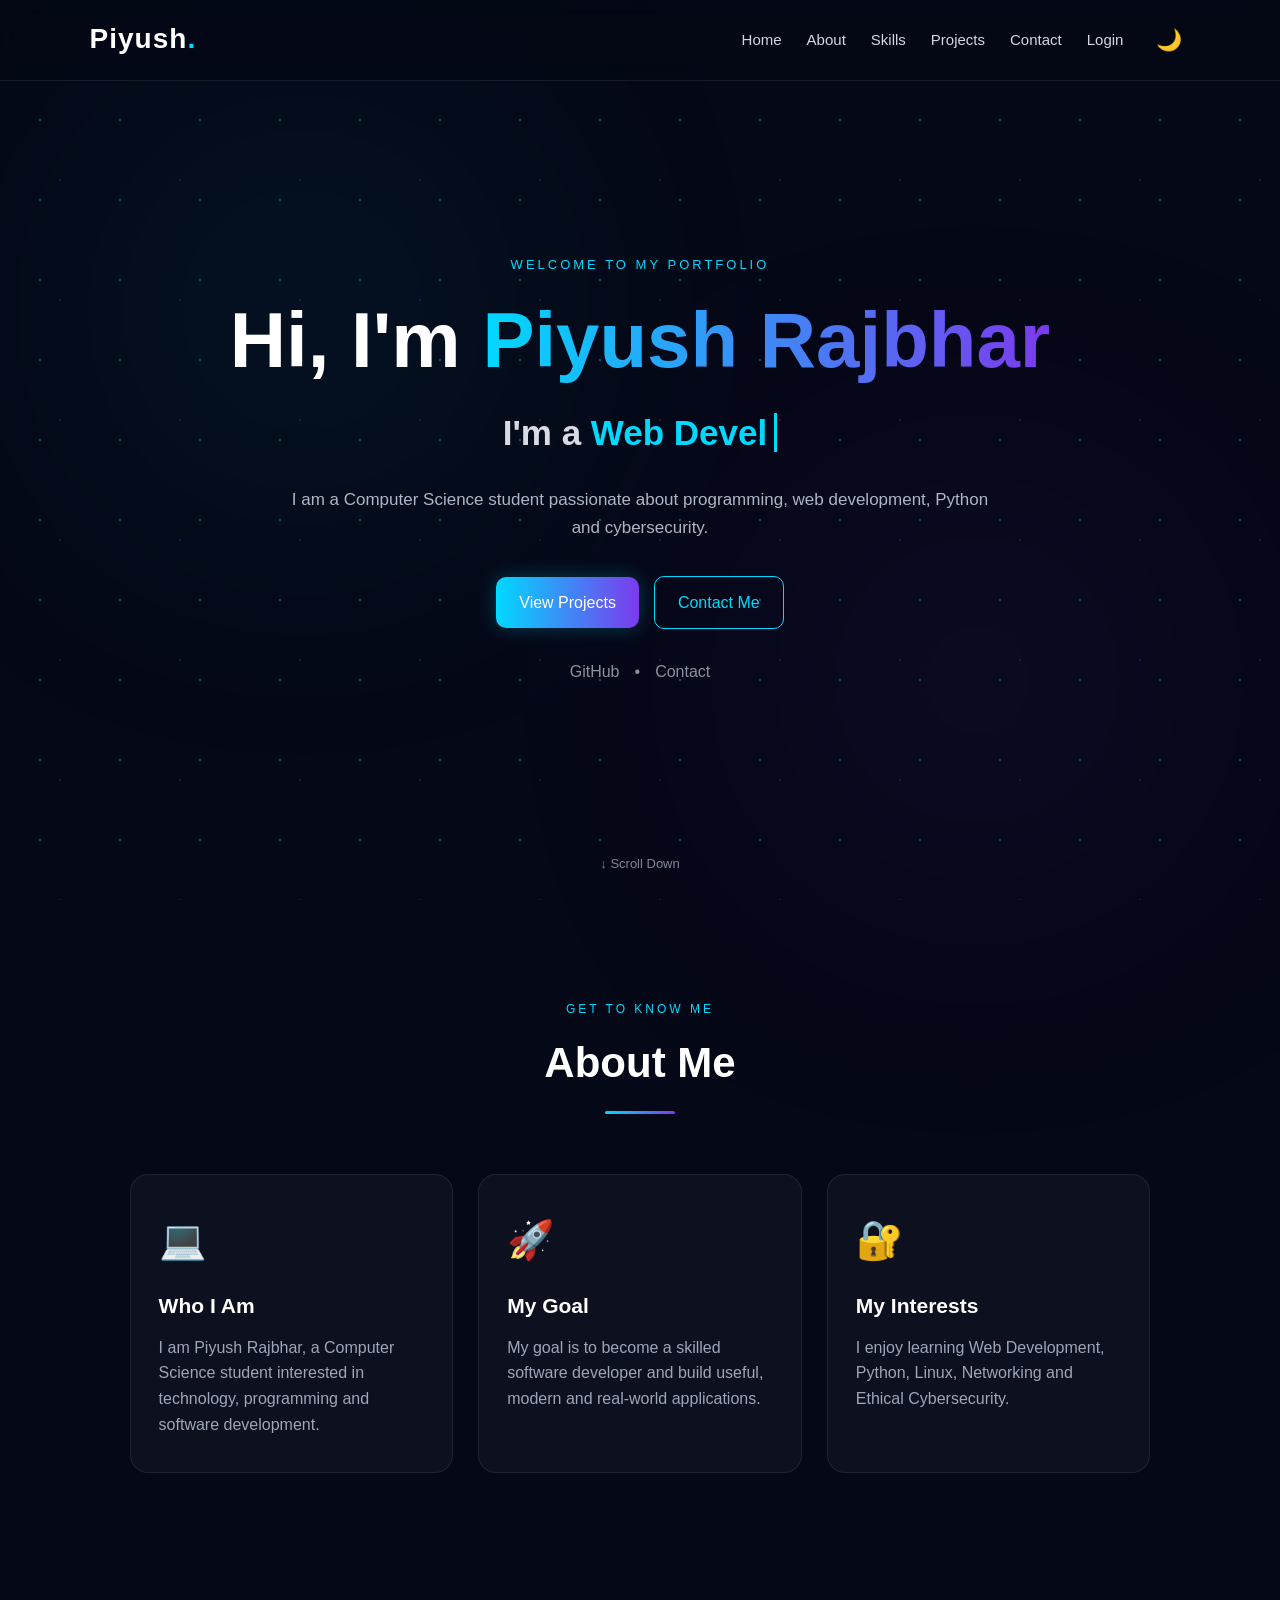
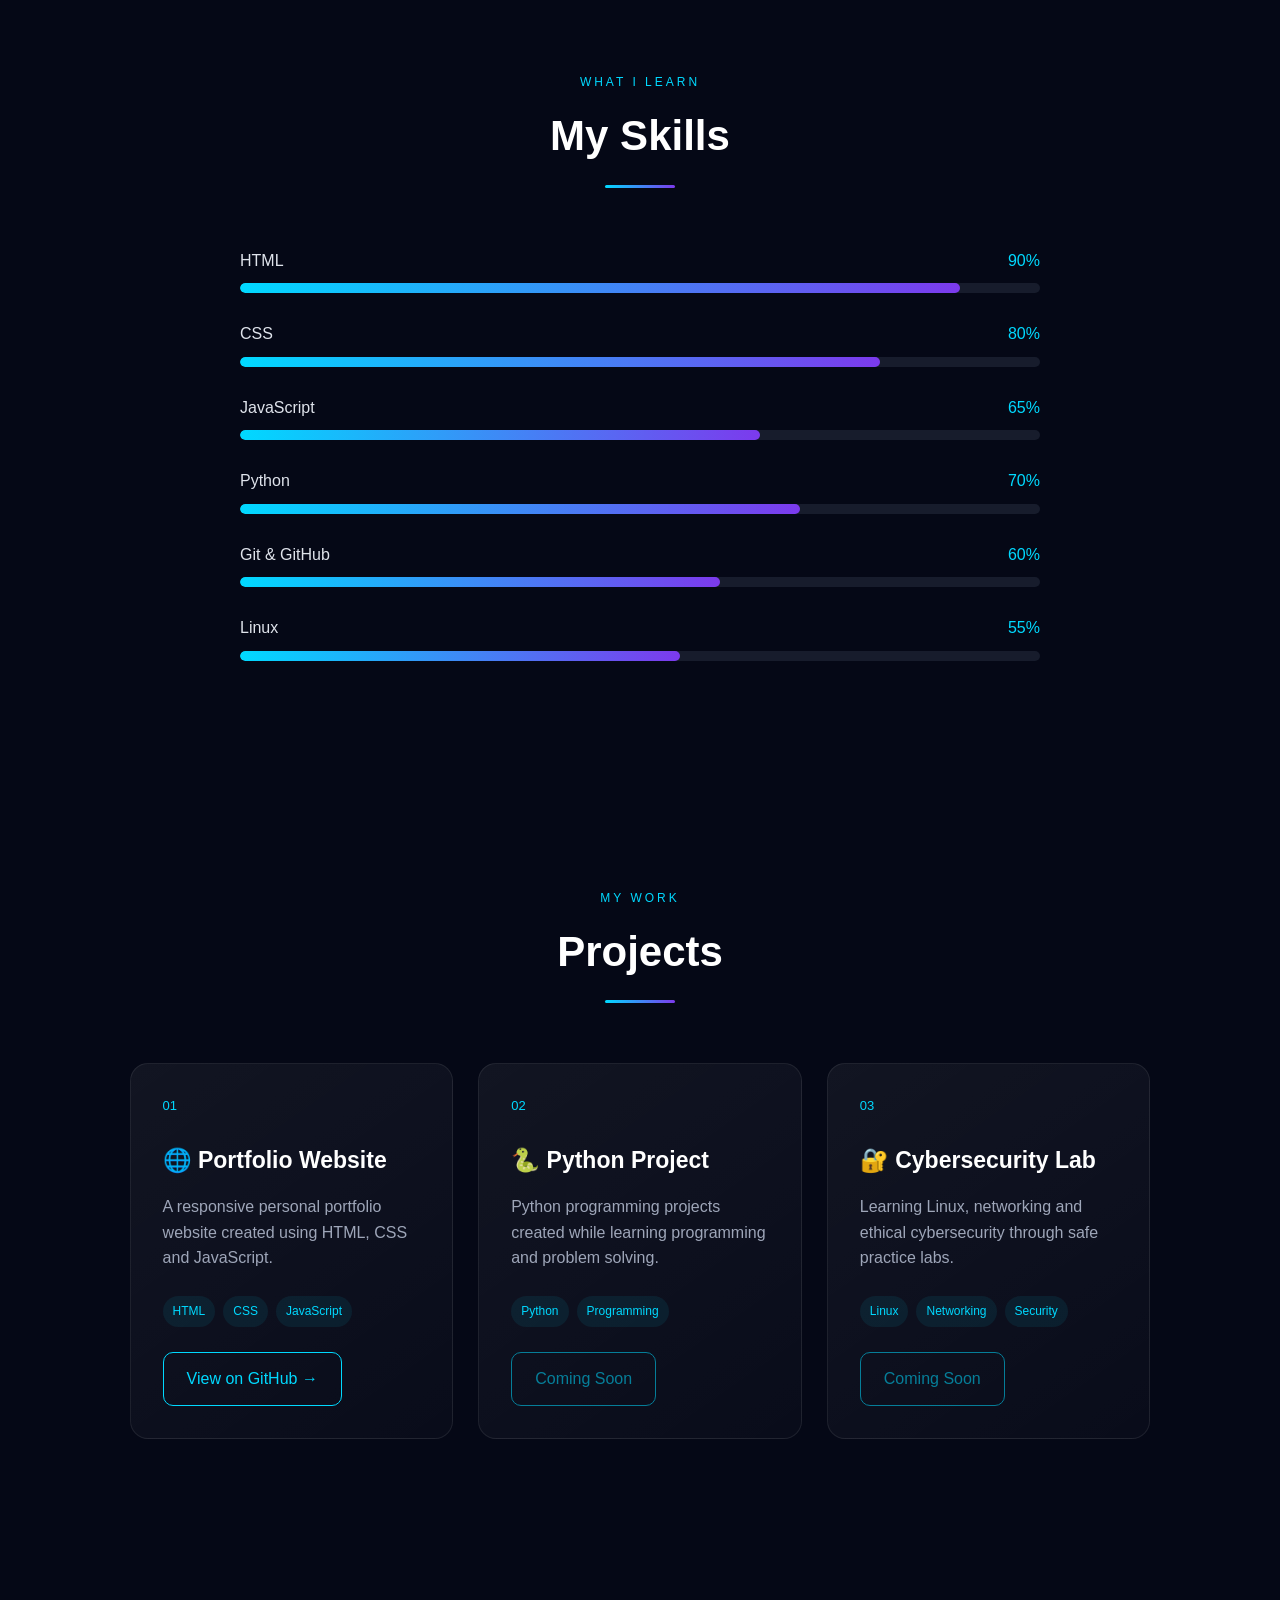
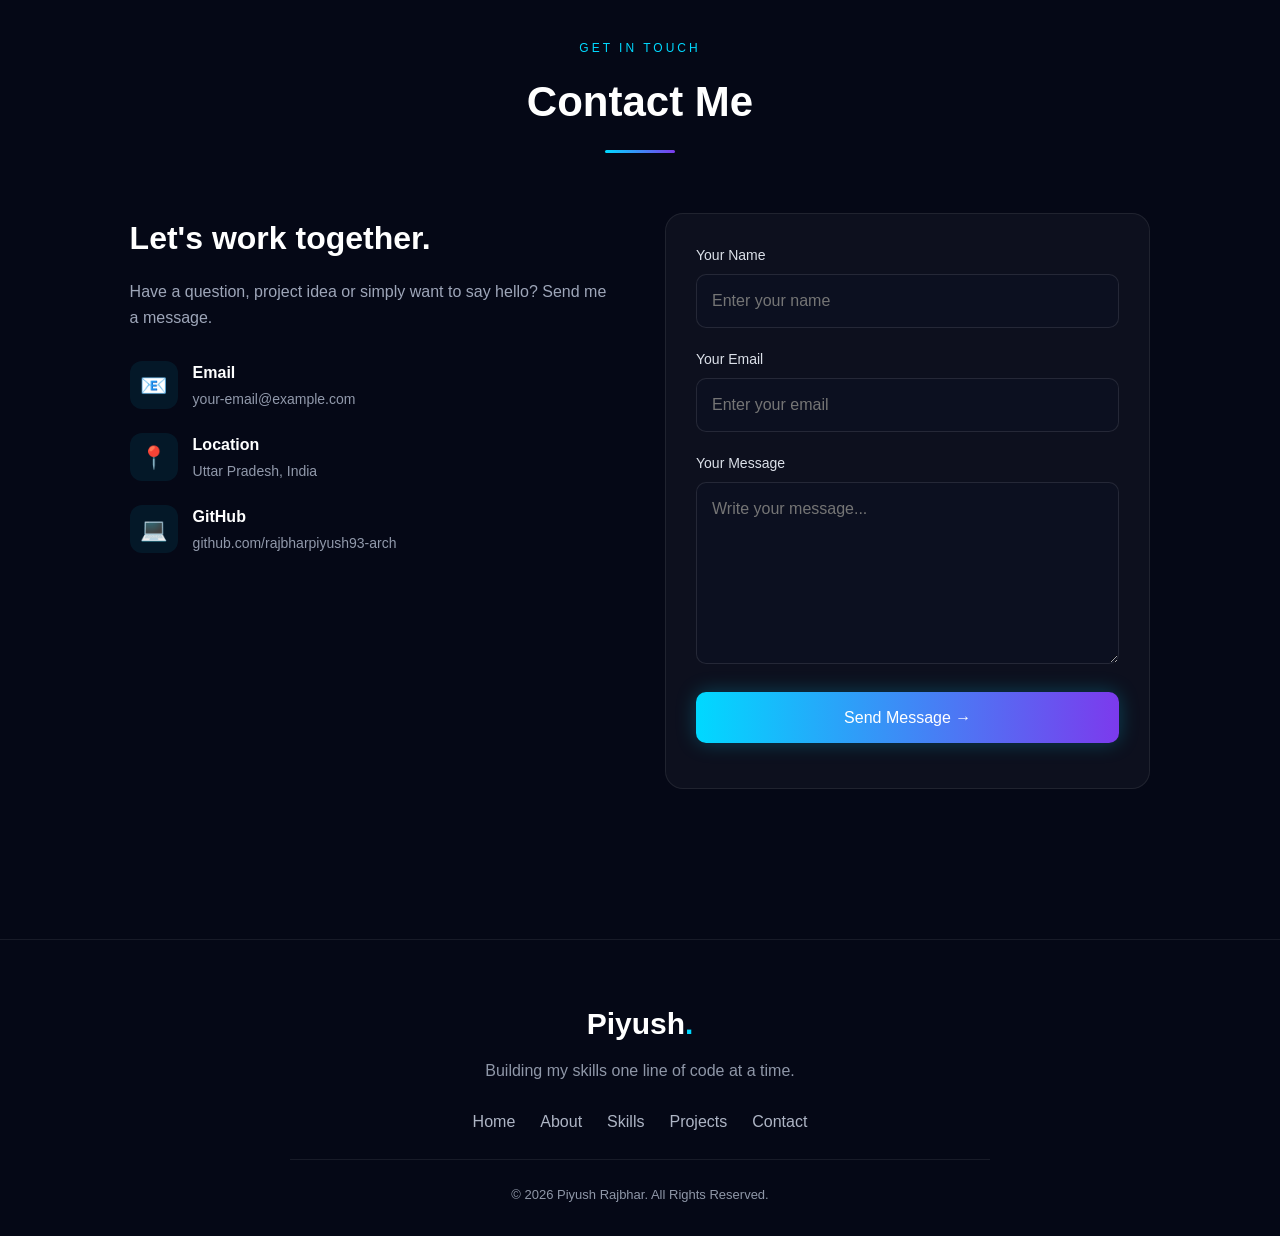
==== commit 8fa1df20: "Update index.html" ====
--- a/index.html
+++ b/index.html
@@ -49,6 +49,9 @@
             <a href="#skills">Skills</a>
             <a href="#projects">Projects</a>
             <a href="#contact">Contact</a>
+            <a href="login.html" class="login-nav-btn">
+    Login
+</a>
 
             <button
                 class="theme-btn"
@@ -624,4 +627,4 @@
     <script src="script.js"></script>
 
 </body>
-</html>+</html>
--- a/style.css
+++ b/style.css
@@ -1573,4 +1573,722 @@
 
     }
 
-}+}
+/* =================================
+   ADVANCED LOGIN PAGE
+================================= */
+
+.login-page {
+
+    min-height: 100vh;
+
+    display: flex;
+
+    align-items: center;
+
+    justify-content: center;
+
+    padding: 80px 20px;
+
+    position: relative;
+
+    overflow: hidden;
+
+}
+
+
+/* Animated background */
+
+.login-bg {
+
+    position: fixed;
+
+    width: 500px;
+
+    height: 500px;
+
+    border-radius: 50%;
+
+    background: #00d9ff;
+
+    filter: blur(170px);
+
+    opacity: 0.13;
+
+    top: -180px;
+
+    left: -150px;
+
+    animation: loginGlow 8s ease-in-out infinite alternate;
+
+}
+
+
+.login-bg::after {
+
+    content: "";
+
+    position: absolute;
+
+    width: 450px;
+
+    height: 450px;
+
+    border-radius: 50%;
+
+    background: #7c3aed;
+
+    filter: blur(160px);
+
+    opacity: 0.9;
+
+    left: 100vw;
+
+    top: 80vh;
+
+}
+
+
+@keyframes loginGlow {
+
+    from {
+
+        transform: translate(
+            0,
+            0
+        );
+
+    }
+
+    to {
+
+        transform: translate(
+            250px,
+            180px
+        );
+
+    }
+
+}
+
+
+/* Particle background */
+
+.login-particles {
+
+    position: fixed;
+
+    inset: 0;
+
+    pointer-events: none;
+
+    background-image:
+
+        radial-gradient(
+            circle,
+            rgba(0,217,255,0.5) 1px,
+            transparent 1px
+        ),
+
+        radial-gradient(
+            circle,
+            rgba(124,58,237,0.45) 1px,
+            transparent 1px
+        );
+
+    background-size:
+
+        80px 80px,
+        120px 120px;
+
+    animation:
+        loginParticles 20s linear infinite;
+
+    opacity: 0.35;
+
+}
+
+
+@keyframes loginParticles {
+
+    from {
+
+        background-position:
+            0 0,
+            0 0;
+
+    }
+
+    to {
+
+        background-position:
+            80px 160px,
+            -120px 240px;
+
+    }
+
+}
+
+
+/* Back button */
+
+.back-home {
+
+    position: fixed;
+
+    top: 25px;
+
+    left: 30px;
+
+    color: #aeb5c5;
+
+    font-size: 14px;
+
+    padding: 10px 15px;
+
+    border:
+        1px solid rgba(255,255,255,0.08);
+
+    border-radius: 10px;
+
+    background:
+        rgba(255,255,255,0.03);
+
+    backdrop-filter: blur(10px);
+
+    transition: all 0.3s ease;
+
+    z-index: 20;
+
+}
+
+
+.back-home:hover {
+
+    color: #00d9ff;
+
+    border-color: #00d9ff;
+
+    transform: translateX(-4px);
+
+}
+
+
+/* Login card */
+
+.login-container {
+
+    width: 100%;
+
+    max-width: 450px;
+
+    position: relative;
+
+    z-index: 10;
+
+}
+
+
+.login-card {
+
+    padding: 42px;
+
+    border-radius: 24px;
+
+    background:
+        rgba(10,14,32,0.78);
+
+    border:
+        1px solid rgba(255,255,255,0.1);
+
+    backdrop-filter: blur(25px);
+
+    box-shadow:
+        0 30px 80px rgba(0,0,0,0.4);
+
+    animation:
+        loginCardIn 0.8s ease;
+
+}
+
+
+@keyframes loginCardIn {
+
+    from {
+
+        opacity: 0;
+
+        transform:
+            translateY(40px)
+            scale(0.96);
+
+    }
+
+    to {
+
+        opacity: 1;
+
+        transform:
+            translateY(0)
+            scale(1);
+
+    }
+
+}
+
+
+/* Logo */
+
+.login-logo {
+
+    width: 65px;
+
+    height: 65px;
+
+    display: flex;
+
+    align-items: center;
+
+    justify-content: center;
+
+    margin: 0 auto 25px;
+
+    border-radius: 18px;
+
+    font-size: 30px;
+
+    font-weight: bold;
+
+    background:
+        linear-gradient(
+            135deg,
+            #00d9ff,
+            #7c3aed
+        );
+
+    box-shadow:
+        0 0 35px
+        rgba(0,217,255,0.3);
+
+}
+
+
+.login-logo span {
+
+    color: white;
+
+}
+
+
+/* Header */
+
+.login-header {
+
+    text-align: center;
+
+    margin-bottom: 32px;
+
+}
+
+
+.login-header h1 {
+
+    font-size: 30px;
+
+    margin-bottom: 8px;
+
+}
+
+
+.login-header p {
+
+    color: #8f97aa;
+
+    font-size: 14px;
+
+}
+
+
+/* Input */
+
+.login-input {
+
+    margin-bottom: 22px;
+
+}
+
+
+.login-input label {
+
+    display: block;
+
+    font-size: 13px;
+
+    color: #cdd2dc;
+
+    margin-bottom: 8px;
+
+}
+
+
+.input-wrapper {
+
+    position: relative;
+
+    display: flex;
+
+    align-items: center;
+
+}
+
+
+.input-wrapper > span {
+
+    position: absolute;
+
+    left: 14px;
+
+    font-size: 15px;
+
+    opacity: 0.8;
+
+}
+
+
+.input-wrapper input {
+
+    padding-left: 45px;
+
+    padding-right: 45px;
+
+}
+
+
+.login-input input {
+
+    width: 100%;
+
+    height: 50px;
+
+    border-radius: 11px;
+
+    border:
+        1px solid rgba(255,255,255,0.1);
+
+    background:
+        rgba(0,0,0,0.25);
+
+    color: white;
+
+    outline: none;
+
+    transition:
+        border-color 0.3s ease,
+        box-shadow 0.3s ease;
+
+}
+
+
+.login-input input::placeholder {
+
+    color: #646c7d;
+
+}
+
+
+.login-input input:focus {
+
+    border-color: #00d9ff;
+
+    box-shadow:
+        0 0 0 3px
+        rgba(0,217,255,0.08);
+
+}
+
+
+/* Password button */
+
+.password-toggle {
+
+    position: absolute;
+
+    right: 7px;
+
+    padding: 8px;
+
+    background: transparent;
+
+    box-shadow: none;
+
+    font-size: 15px;
+
+    opacity: 0.7;
+
+}
+
+
+.password-toggle:hover {
+
+    opacity: 1;
+
+}
+
+
+/* Options */
+
+.login-options {
+
+    display: flex;
+
+    align-items: center;
+
+    justify-content: space-between;
+
+    margin-bottom: 25px;
+
+    font-size: 12px;
+
+}
+
+
+.remember {
+
+    display: flex;
+
+    align-items: center;
+
+    gap: 7px;
+
+    color: #929aab;
+
+}
+
+
+.remember input {
+
+    accent-color: #00d9ff;
+
+}
+
+
+.login-options a {
+
+    color: #00d9ff;
+
+}
+
+
+.login-options a:hover {
+
+    text-decoration: underline;
+
+}
+
+
+/* Login button */
+
+.login-btn {
+
+    width: 100%;
+
+    height: 52px;
+
+    border-radius: 11px;
+
+    background:
+        linear-gradient(
+            90deg,
+            #00d9ff,
+            #7c3aed
+        );
+
+    color: white;
+
+    font-weight: bold;
+
+    box-shadow:
+        0 10px 30px
+        rgba(0,217,255,0.18);
+
+    transition:
+        transform 0.3s ease,
+        box-shadow 0.3s ease;
+
+}
+
+
+.login-btn:hover {
+
+    transform: translateY(-3px);
+
+    box-shadow:
+        0 15px 40px
+        rgba(0,217,255,0.3);
+
+}
+
+
+.login-btn.loading {
+
+    pointer-events: none;
+
+    opacity: 0.7;
+
+}
+
+
+/* Message */
+
+.login-message {
+
+    min-height: 20px;
+
+    margin-top: 15px;
+
+    text-align: center;
+
+    font-size: 13px;
+
+}
+
+
+/* Divider */
+
+.login-divider {
+
+    display: flex;
+
+    align-items: center;
+
+    gap: 15px;
+
+    margin: 28px 0;
+
+    color: #656d7f;
+
+    font-size: 11px;
+
+}
+
+
+.login-divider::before,
+.login-divider::after {
+
+    content: "";
+
+    flex: 1;
+
+    height: 1px;
+
+    background:
+        rgba(255,255,255,0.08);
+
+}
+
+
+/* GitHub */
+
+.social-login a {
+
+    display: flex;
+
+    justify-content: center;
+
+    align-items: center;
+
+    height: 50px;
+
+    border-radius: 11px;
+
+    border:
+        1px solid rgba(255,255,255,0.1);
+
+    color: #d8dce5;
+
+    background:
+        rgba(255,255,255,0.025);
+
+    transition: all 0.3s ease;
+
+}
+
+
+.social-login a:hover {
+
+    border-color: #00d9ff;
+
+    color: #00d9ff;
+
+    transform: translateY(-2px);
+
+}
+
+
+/* Signup */
+
+.signup-text {
+
+    text-align: center;
+
+    color: #858da0;
+
+    font-size: 13px;
+
+    margin-top: 25px;
+
+}
+
+
+.signup-text a {
+
+    color: #00d9ff;
+
+    font-weight: bold;
+
+}
+
+
+.signup-text a:hover {
+
+    text-decoration: underline;
+
+}
+
+
+/* Mobile */
+
+@media (max-width: 600px) {
+
+    .login-page {
+
+        padding: 80px 15px 30px;
+
+    }
+
+
+    .login-card {
+
+        padding: 30px 22px;
+
+        border-radius: 20px;
+
+    }
+
+
+    .login-header h1 {
+
+        font-size: 26px;
+
+    }
+
+
+    .back-home {
+
+        top: 15px;
+
+        left: 15px;
+
+    }
+
+}
